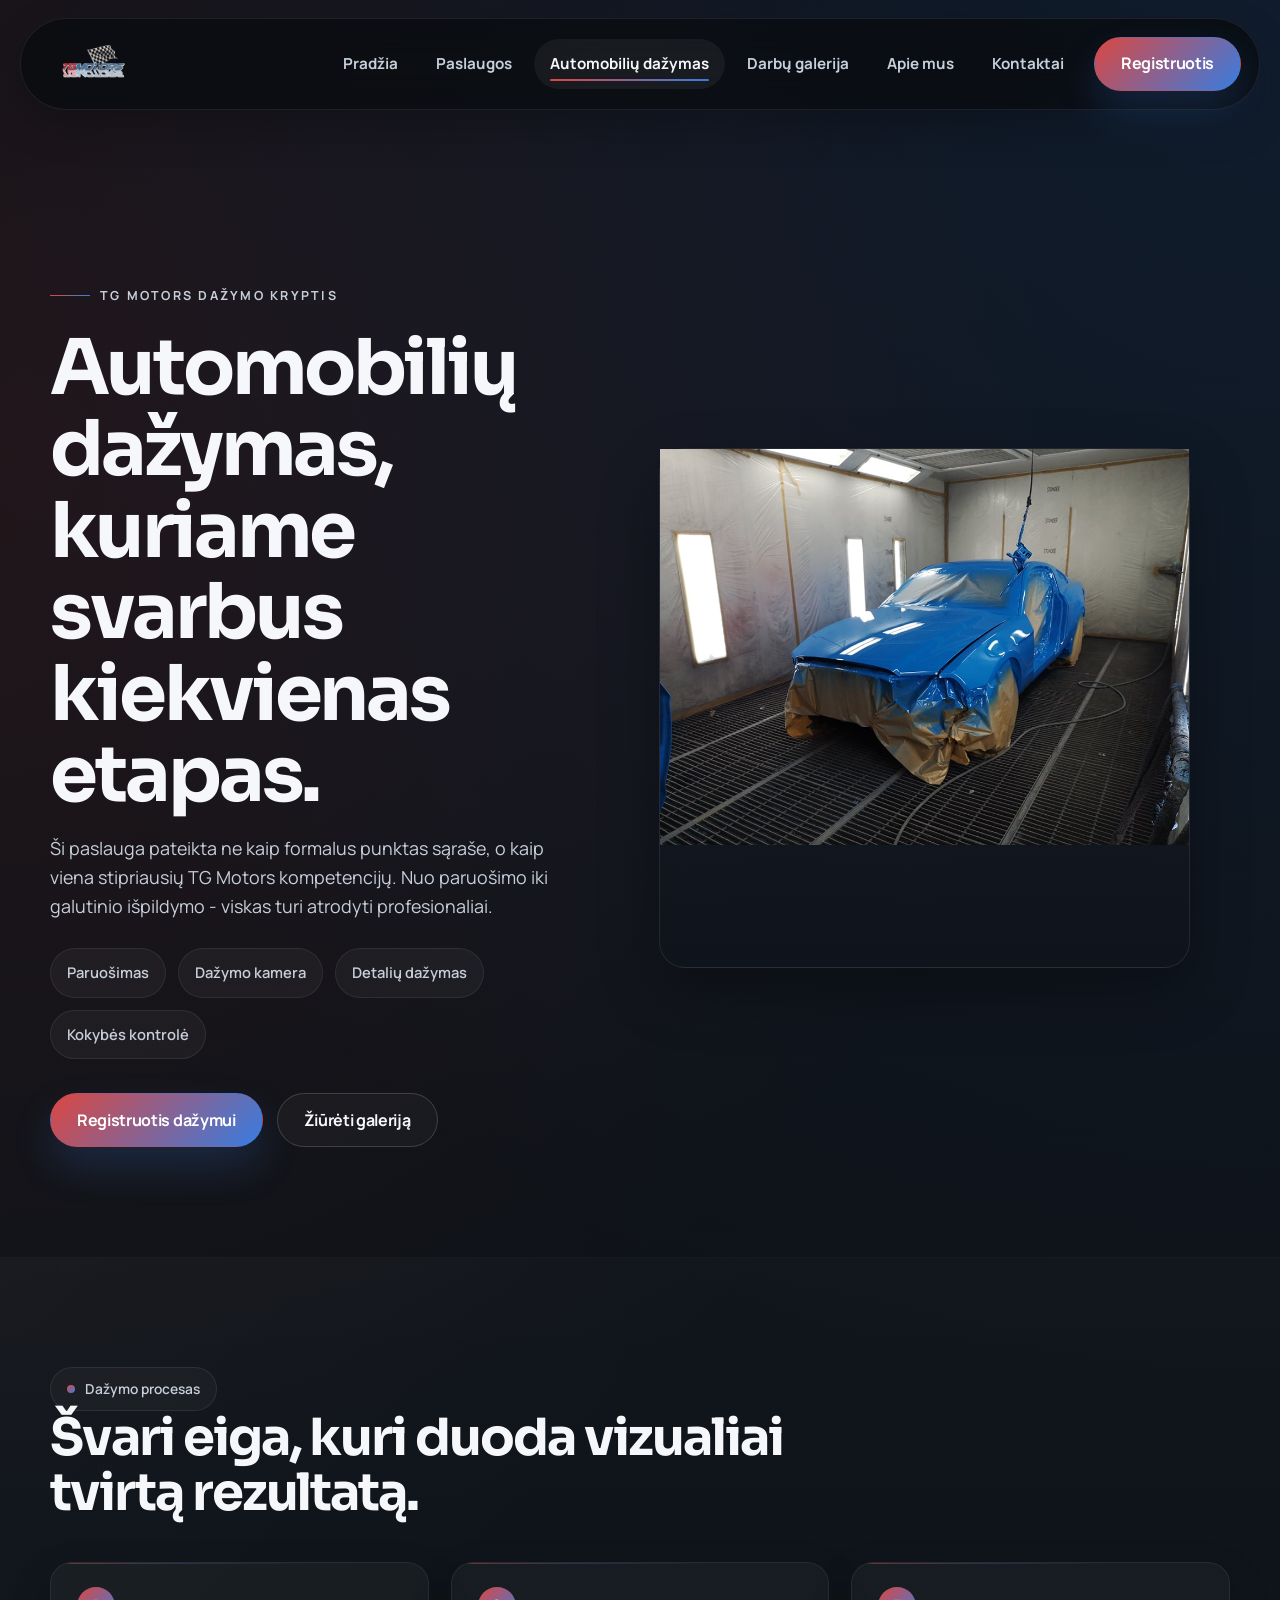
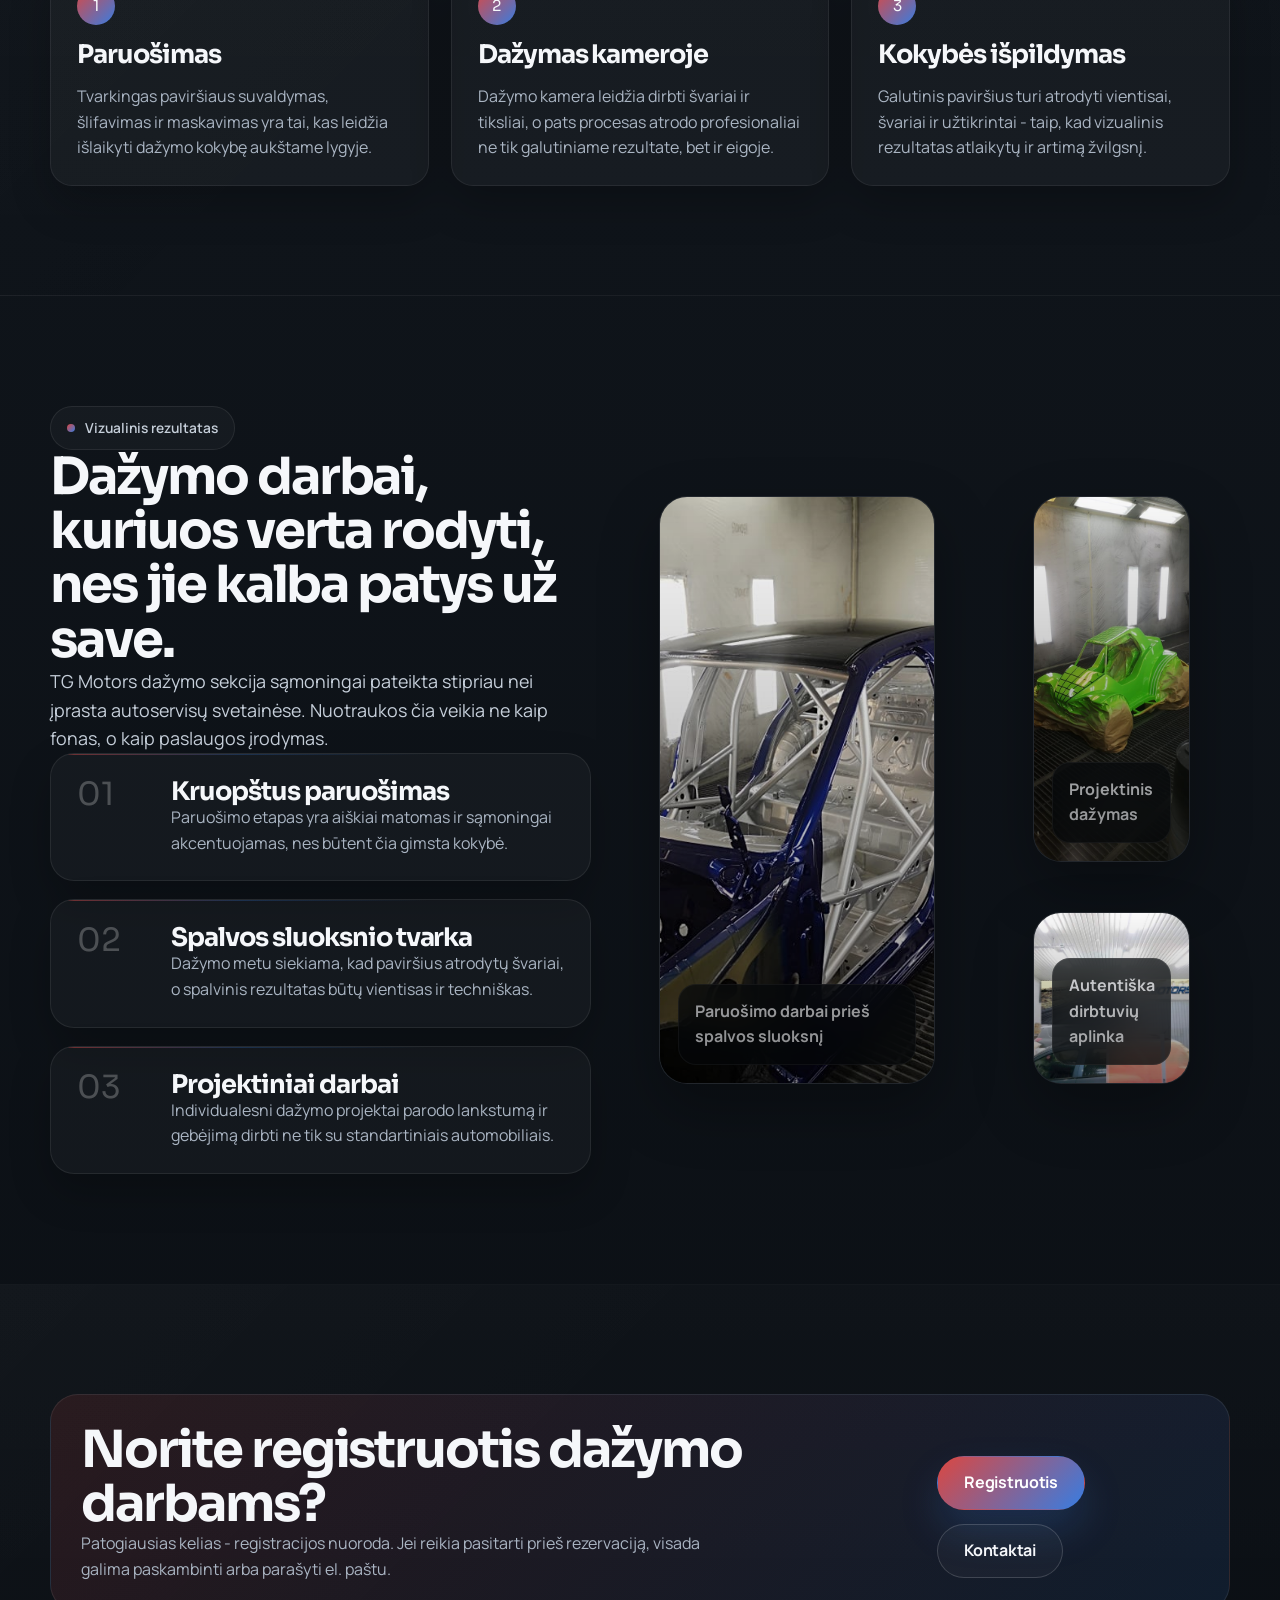
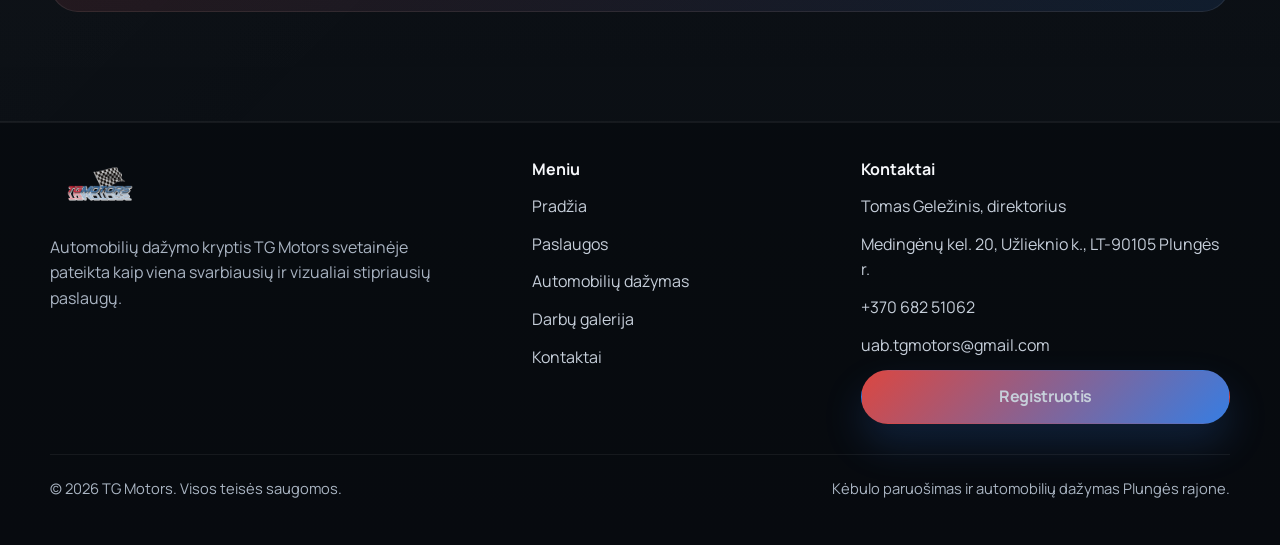
==== automobiliu-dazymas.html @ 913ff046 "Add files via upload" ====
<!doctype html>
<html lang="lt">
  <head>
    <meta charset="utf-8">
    <meta name="viewport" content="width=device-width, initial-scale=1">
    <title>Automobilių dažymas | TG Motors</title>
    <meta
      name="description"
      content="TG Motors automobilių dažymas: paruošimas, dažymo kamera, detalių dažymas ir kokybiškas galutinis išpildymas. Puslapis skirtas stipriai dažymo krypčiai pristatyti."
    >
    <meta name="theme-color" content="#0b0f14">
    <link rel="preconnect" href="https://fonts.googleapis.com">
    <link rel="preconnect" href="https://fonts.gstatic.com" crossorigin>
    <link
      href="https://fonts.googleapis.com/css2?family=Manrope:wght@400;500;600;700;800&family=Sora:wght@400;500;600;700;800&display=swap"
      rel="stylesheet"
    >
    <link rel="canonical" href="https://www.tgmotors.lt/automobiliu-dazymas.html">
    <link rel="icon" href="assets/icons/favicon.svg" type="image/svg+xml">
    <link rel="apple-touch-icon" href="images/web/logo-transparent.png">
    <meta property="og:locale" content="lt_LT">
    <meta property="og:type" content="website">
    <meta property="og:site_name" content="TG Motors">
    <meta property="og:title" content="Automobilių dažymas | TG Motors">
    <meta
      property="og:description"
      content="Atskira TG Motors dažymo kryptis: kruopštus paruošimas, dažymo kamera ir profesionalus rezultato išpildymas."
    >
    <meta property="og:url" content="https://www.tgmotors.lt/automobiliu-dazymas.html">
    <meta property="og:image" content="https://www.tgmotors.lt/images/118652655_808938176510190_2243467091985668302_n.jpg">
    <meta name="twitter:card" content="summary_large_image">
    <meta name="twitter:title" content="Automobilių dažymas | TG Motors">
    <meta
      name="twitter:description"
      content="Paruošimas, dažymas ir kokybiškas galutinis išpildymas - taip pristatoma TG Motors dažymo kryptis."
    >
    <meta name="twitter:image" content="https://www.tgmotors.lt/images/118652655_808938176510190_2243467091985668302_n.jpg">
    <link rel="stylesheet" href="assets/css/styles.css">
    <script type="application/ld+json">
      {
        "@context": "https://schema.org",
        "@graph": [
          {
            "@type": "AutoRepair",
            "@id": "https://www.tgmotors.lt/#business",
            "name": "TG Motors",
            "url": "https://www.tgmotors.lt/",
            "telephone": "+37068251062",
            "email": "uab.tgmotors@gmail.com"
          },
          {
            "@type": "WebPage",
            "url": "https://www.tgmotors.lt/automobiliu-dazymas.html",
            "name": "Automobilių dažymas | TG Motors",
            "about": {
              "@id": "https://www.tgmotors.lt/#business"
            }
          }
        ]
      }
    </script>
    <script src="assets/js/main.js" defer></script>
  </head>
  <body data-page="paint">
    <a class="skip-link" href="#turinys">Praleisti ir eiti prie turinio</a>
    <header class="site-header">
      <div class="container-wide">
        <div class="header-shell">
          <a class="brand" href="index.html" aria-label="TG Motors pradžia">
            <img src="images/web/logo-transparent.png" alt="TG Motors logotipas" width="500" height="300">
          </a>
          <button class="menu-toggle" type="button" aria-expanded="false" aria-controls="site-nav">
            <span></span>
            <span></span>
          </button>
          <div class="site-nav" id="site-nav">
            <nav class="site-nav__links" aria-label="Pagrindinė navigacija">
              <a href="index.html" data-page-link="home">Pradžia</a>
              <a href="paslaugos.html" data-page-link="services">Paslaugos</a>
              <a href="automobiliu-dazymas.html" data-page-link="paint">Automobilių dažymas</a>
              <a href="galerija.html" data-page-link="gallery">Darbų galerija</a>
              <a href="index.html#apie" data-page-link="about">Apie mus</a>
              <a href="kontaktai.html" data-page-link="contact">Kontaktai</a>
            </nav>
            <a class="button button--primary" href="./registracija.html">Registruotis</a>
          </div>
        </div>
      </div>
    </header>

    <main id="turinys">
      <section class="section">
        <div class="container page-hero">
          <div class="page-hero__copy" data-reveal>
            <p class="kicker">TG Motors dažymo kryptis</p>
            <h1>Automobilių dažymas, kuriame svarbus kiekvienas etapas.</h1>
            <p class="lead">
              Ši paslauga pateikta ne kaip formalus punktas sąraše, o kaip viena stipriausių TG Motors kompetencijų. Nuo paruošimo iki galutinio išpildymo - viskas turi atrodyti profesionaliai.
            </p>
            <ul class="chip-list">
              <li>Paruošimas</li>
              <li>Dažymo kamera</li>
              <li>Detalių dažymas</li>
              <li>Kokybės kontrolė</li>
            </ul>
            <div class="hero-actions">
              <a class="button button--primary" href="./registracija.html">Registruotis dažymui</a>
              <a class="button button--secondary" href="galerija.html">Žiūrėti galeriją</a>
            </div>
          </div>
          <figure class="panel page-hero__media" data-reveal>
            <img
              src="images/118652655_808938176510190_2243467091985668302_n.jpg"
              alt="Ryškiai mėlynas automobilis TG Motors dažymo kameroje"
              width="960"
              height="720"
              loading="eager"
              decoding="async"
            >
          </figure>
        </div>
      </section>

      <section class="section section--contrast">
        <div class="container">
          <div class="section-head">
            <div>
              <span class="eyebrow-badge">Dažymo procesas</span>
              <h2>Švari eiga, kuri duoda vizualiai tvirtą rezultatą.</h2>
            </div>
          </div>
          <div class="grid-3">
            <article class="surface-card process-card" data-reveal>
              <div class="process-card__step">1</div>
              <h3>Paruošimas</h3>
              <p>Tvarkingas paviršiaus suvaldymas, šlifavimas ir maskavimas yra tai, kas leidžia išlaikyti dažymo kokybę aukštame lygyje.</p>
            </article>
            <article class="surface-card process-card" data-reveal>
              <div class="process-card__step">2</div>
              <h3>Dažymas kameroje</h3>
              <p>Dažymo kamera leidžia dirbti švariai ir tiksliai, o pats procesas atrodo profesionaliai ne tik galutiniame rezultate, bet ir eigoje.</p>
            </article>
            <article class="surface-card process-card" data-reveal>
              <div class="process-card__step">3</div>
              <h3>Kokybės išpildymas</h3>
              <p>Galutinis paviršius turi atrodyti vientisai, švariai ir užtikrintai - taip, kad vizualinis rezultatas atlaikytų ir artimą žvilgsnį.</p>
            </article>
          </div>
        </div>
      </section>

      <section class="section">
        <div class="container paint-layout">
          <div data-reveal>
            <span class="eyebrow-badge">Vizualinis rezultatas</span>
            <h2>Dažymo darbai, kuriuos verta rodyti, nes jie kalba patys už save.</h2>
            <p class="lead">
              TG Motors dažymo sekcija sąmoningai pateikta stipriau nei įprasta autoservisų svetainėse. Nuotraukos čia veikia ne kaip fonas, o kaip paslaugos įrodymas.
            </p>
            <div class="timeline">
              <article class="timeline__item surface-card">
                <div class="timeline__index">01</div>
                <div>
                  <h3>Kruopštus paruošimas</h3>
                  <p>Paruošimo etapas yra aiškiai matomas ir sąmoningai akcentuojamas, nes būtent čia gimsta kokybė.</p>
                </div>
              </article>
              <article class="timeline__item surface-card">
                <div class="timeline__index">02</div>
                <div>
                  <h3>Spalvos sluoksnio tvarka</h3>
                  <p>Dažymo metu siekiama, kad paviršius atrodytų švariai, o spalvinis rezultatas būtų vientisas ir techniškas.</p>
                </div>
              </article>
              <article class="timeline__item surface-card">
                <div class="timeline__index">03</div>
                <div>
                  <h3>Projektiniai darbai</h3>
                  <p>Individualesni dažymo projektai parodo lankstumą ir gebėjimą dirbti ne tik su standartiniais automobiliais.</p>
                </div>
              </article>
            </div>
          </div>

          <div class="image-collage" data-reveal>
            <div class="image-collage__main">
              <figure class="image-card">
                <img src="images/118651853_861858467676010_12891140651486483_n.jpg" alt="Kėbulo paruošimo etapas prieš dažymą" width="960" height="720" loading="lazy" decoding="async">
                <figcaption class="image-card__label">Paruošimo darbai prieš spalvos sluoksnį</figcaption>
              </figure>
            </div>
            <div class="image-collage__side">
              <figure class="image-card">
                <img src="images/118617708_317316702942188_1042977037023364598_n.jpg" alt="Ryškiai žalias projektinis dažymo darbas" width="480" height="960" loading="lazy" decoding="async">
                <figcaption class="image-card__label">Projektinis dažymas</figcaption>
              </figure>
              <figure class="image-card">
                <img src="images/FB_IMG_1645038631017.jpg" alt="TG Motors vidaus erdvė su prekės ženklo vizualika" width="1080" height="810" loading="lazy" decoding="async">
                <figcaption class="image-card__label">Autentiška dirbtuvių aplinka</figcaption>
              </figure>
            </div>
          </div>
        </div>
      </section>

      <section class="section section--contrast">
        <div class="container">
          <div class="cta-strip" data-reveal>
            <div>
              <h2>Norite registruotis dažymo darbams?</h2>
              <p>Patogiausias kelias - registracijos nuoroda. Jei reikia pasitarti prieš rezervaciją, visada galima paskambinti arba parašyti el. paštu.</p>
            </div>
            <div class="contact-actions">
              <a class="button button--primary" href="./registracija.html">Registruotis</a>
              <a class="button button--secondary" href="kontaktai.html">Kontaktai</a>
            </div>
          </div>
        </div>
      </section>
    </main>

    <footer class="footer">
      <div class="container">
        <div class="footer-grid">
          <div class="footer-brand">
            <a href="index.html" aria-label="TG Motors pradžia">
              <img src="images/web/logo-transparent.png" alt="TG Motors logotipas" width="500" height="300">
            </a>
            <p>Automobilių dažymo kryptis TG Motors svetainėje pateikta kaip viena svarbiausių ir vizualiai stipriausių paslaugų.</p>
          </div>
          <nav class="footer-nav" aria-label="Footer meniu">
            <strong>Meniu</strong>
            <a href="index.html">Pradžia</a>
            <a href="paslaugos.html">Paslaugos</a>
            <a href="automobiliu-dazymas.html">Automobilių dažymas</a>
            <a href="galerija.html">Darbų galerija</a>
            <a href="kontaktai.html">Kontaktai</a>
          </nav>
          <div class="footer-contact">
            <strong>Kontaktai</strong>
            <span>Tomas Geležinis, direktorius</span>
            <span>Medingėnų kel. 20, Užlieknio k., LT-90105 Plungės r.</span>
            <a href="tel:+37068251062">+370 682 51062</a>
            <a href="mailto:uab.tgmotors@gmail.com">uab.tgmotors@gmail.com</a>
            <a class="button button--primary" href="./registracija.html">Registruotis</a>
          </div>
        </div>
        <div class="footer-meta">
          <span>&copy; <span class="js-year">2026</span> TG Motors. Visos teisės saugomos.</span>
          <span>Kėbulo paruošimas ir automobilių dažymas Plungės rajone.</span>
        </div>
      </div>
    </footer>

    <div class="mobile-actions" aria-label="Greiti veiksmai">
      <a class="button button--secondary" href="tel:+37068251062">Skambinti</a>
      <a class="button button--primary" href="./registracija.html">Registruotis</a>
    </div>
  </body>
</html>
---- assets/css/styles.css ----
:root {
  --bg: #0b0f14;
  --bg-soft: #11161d;
  --surface: rgba(19, 24, 31, 0.94);
  --surface-strong: #171d25;
  --surface-muted: #1d242d;
  --line: rgba(255, 255, 255, 0.08);
  --line-strong: rgba(255, 255, 255, 0.16);
  --text: #f5f7fa;
  --muted: #aab5c3;
  --muted-strong: #c6cfda;
  --blue: #377de2;
  --blue-soft: rgba(55, 125, 226, 0.18);
  --red: #db4741;
  --red-soft: rgba(219, 71, 65, 0.18);
  --shadow-xl: 0 38px 90px rgba(0, 0, 0, 0.42);
  --shadow-lg: 0 24px 60px rgba(0, 0, 0, 0.3);
  --shadow-md: 0 18px 40px rgba(0, 0, 0, 0.22);
  --radius-xl: 34px;
  --radius-lg: 26px;
  --radius-md: 20px;
  --radius-sm: 14px;
  --container: min(1180px, calc(100% - 40px));
  --container-wide: min(1280px, calc(100% - 40px));
  --header-height: 92px;
  --transition: 220ms ease;
}

*,
*::before,
*::after {
  box-sizing: border-box;
}

html {
  scroll-behavior: smooth;
}

body {
  margin: 0;
  font-family: "Manrope", "Segoe UI", sans-serif;
  background:
    radial-gradient(circle at top right, rgba(55, 125, 226, 0.12), transparent 36%),
    radial-gradient(circle at left 12%, rgba(219, 71, 65, 0.1), transparent 30%),
    linear-gradient(180deg, #0b0f14 0%, #0f141a 48%, #0a0e13 100%);
  color: var(--text);
  line-height: 1.6;
  min-height: 100vh;
}

body::before {
  content: "";
  position: fixed;
  inset: 0;
  pointer-events: none;
  background:
    linear-gradient(90deg, transparent 0, transparent calc(100% - 1px), rgba(255, 255, 255, 0.03) calc(100% - 1px)),
    linear-gradient(0deg, transparent 0, transparent calc(100% - 1px), rgba(255, 255, 255, 0.02) calc(100% - 1px));
  background-size: 120px 120px;
  mask-image: linear-gradient(180deg, rgba(0, 0, 0, 0.2), transparent 90%);
  opacity: 0.55;
  z-index: -1;
}

img {
  display: block;
  max-width: 100%;
}

a {
  color: inherit;
  text-decoration: none;
}

button,
input,
textarea,
select {
  font: inherit;
}

button {
  cursor: pointer;
}

main {
  overflow: clip;
}

.container,
.container-wide {
  width: var(--container);
  margin: 0 auto;
}

.container-wide {
  width: var(--container-wide);
}

.section {
  padding: 110px 0;
}

.section--tight {
  padding: 84px 0;
}

.section--contrast {
  position: relative;
}

.section--contrast::before {
  content: "";
  position: absolute;
  inset: 0;
  background:
    linear-gradient(135deg, rgba(255, 255, 255, 0.015), transparent 45%),
    linear-gradient(180deg, rgba(255, 255, 255, 0.015), rgba(255, 255, 255, 0));
  border-top: 1px solid rgba(255, 255, 255, 0.03);
  border-bottom: 1px solid rgba(255, 255, 255, 0.03);
  pointer-events: none;
}

.section > .container,
.section > .container-wide {
  position: relative;
  z-index: 1;
}

.kicker {
  display: inline-flex;
  align-items: center;
  gap: 10px;
  margin: 0 0 22px;
  color: var(--muted-strong);
  letter-spacing: 0.18em;
  text-transform: uppercase;
  font-size: 0.78rem;
  font-weight: 700;
}

.kicker::before {
  content: "";
  width: 40px;
  height: 1px;
  background: linear-gradient(90deg, var(--red), var(--blue));
}

h1,
h2,
h3,
h4 {
  margin: 0;
  font-family: "Sora", "Segoe UI", sans-serif;
  line-height: 1.06;
  letter-spacing: -0.04em;
}

h1 {
  font-size: clamp(3rem, 6vw, 5.35rem);
}

h2 {
  font-size: clamp(2.15rem, 4vw, 3.55rem);
}

h3 {
  font-size: clamp(1.3rem, 2vw, 1.7rem);
}

p {
  margin: 0;
  color: var(--muted);
}

.lead {
  font-size: 1.12rem;
  color: var(--muted-strong);
}

.section-head {
  display: flex;
  align-items: end;
  justify-content: space-between;
  gap: 28px;
  margin-bottom: 42px;
}

.section-head > div {
  max-width: 740px;
}

.section-head p {
  margin-top: 18px;
}

.eyebrow-badge,
.micro-badge {
  display: inline-flex;
  align-items: center;
  gap: 10px;
  padding: 10px 16px;
  border: 1px solid var(--line);
  border-radius: 999px;
  background: rgba(255, 255, 255, 0.03);
  color: var(--muted-strong);
  font-size: 0.86rem;
  font-weight: 600;
}

.eyebrow-badge::before,
.micro-badge::before {
  content: "";
  width: 8px;
  height: 8px;
  border-radius: 50%;
  background: linear-gradient(135deg, var(--red), var(--blue));
}

.button {
  display: inline-flex;
  align-items: center;
  justify-content: center;
  gap: 12px;
  min-height: 54px;
  padding: 0 26px;
  border-radius: 999px;
  border: 1px solid transparent;
  font-weight: 700;
  letter-spacing: -0.02em;
  transition: transform var(--transition), border-color var(--transition), background-color var(--transition), box-shadow var(--transition), color var(--transition);
}

.button:hover,
.button:focus-visible {
  transform: translateY(-2px);
}

.button--primary {
  background: linear-gradient(135deg, var(--red), var(--blue));
  color: #fff;
  box-shadow: 0 20px 40px rgba(55, 125, 226, 0.2);
}

.button--primary:hover,
.button--primary:focus-visible {
  box-shadow: 0 28px 48px rgba(55, 125, 226, 0.26);
}

.button--secondary {
  border-color: rgba(255, 255, 255, 0.16);
  background: rgba(255, 255, 255, 0.03);
  color: var(--text);
}

.button--ghost {
  border-color: rgba(255, 255, 255, 0.12);
  color: var(--muted-strong);
  background: transparent;
}

.button--block {
  width: 100%;
}

.link-arrow {
  display: inline-flex;
  align-items: center;
  gap: 10px;
  color: var(--muted-strong);
  font-weight: 700;
}

.link-arrow::after {
  content: "->";
}

.panel {
  background: linear-gradient(180deg, rgba(24, 30, 39, 0.96), rgba(16, 21, 28, 0.96));
  border: 1px solid var(--line);
  border-radius: var(--radius-lg);
  box-shadow: var(--shadow-lg);
}

.panel--soft {
  background: linear-gradient(180deg, rgba(18, 23, 30, 0.9), rgba(14, 18, 24, 0.9));
}

.surface-card {
  position: relative;
  padding: 30px;
  border-radius: var(--radius-md);
  background: linear-gradient(180deg, rgba(25, 31, 39, 0.95), rgba(15, 20, 26, 0.96));
  border: 1px solid var(--line);
  box-shadow: var(--shadow-md);
  overflow: hidden;
}

.surface-card::before {
  content: "";
  position: absolute;
  inset: 0 auto auto 0;
  width: 100%;
  height: 1px;
  background: linear-gradient(90deg, rgba(219, 71, 65, 0.5), rgba(55, 125, 226, 0.25), transparent 70%);
}

.surface-card p + p {
  margin-top: 12px;
}

.site-header {
  position: sticky;
  top: 0;
  z-index: 50;
  padding: 18px 0;
  transition: padding var(--transition);
}

.site-header.is-scrolled {
  padding: 10px 0;
}

.header-shell {
  position: relative;
  display: flex;
  align-items: center;
  justify-content: space-between;
  gap: 24px;
  min-height: var(--header-height);
  padding: 0 18px 0 24px;
  border-radius: 999px;
  background: rgba(9, 12, 16, 0.78);
  border: 1px solid rgba(255, 255, 255, 0.08);
  backdrop-filter: blur(18px);
  box-shadow: 0 16px 40px rgba(0, 0, 0, 0.22);
}

.brand {
  flex: 0 0 auto;
}

.brand img {
  width: auto;
  height: 58px;
}

.site-nav {
  display: flex;
  align-items: center;
  gap: 14px;
  margin-left: auto;
}

.site-nav__links {
  display: flex;
  align-items: center;
  gap: 6px;
}

.site-nav__links a {
  position: relative;
  padding: 13px 16px;
  border-radius: 999px;
  color: var(--muted-strong);
  font-size: 0.95rem;
  font-weight: 700;
  transition: background-color var(--transition), color var(--transition);
}

.site-nav__links a:hover,
.site-nav__links a:focus-visible,
.site-nav__links a.is-active {
  background: rgba(255, 255, 255, 0.05);
  color: var(--text);
}

.site-nav__links a.is-active::after {
  content: "";
  position: absolute;
  left: 16px;
  right: 16px;
  bottom: 8px;
  height: 2px;
  border-radius: 999px;
  background: linear-gradient(90deg, var(--red), var(--blue));
}

.menu-toggle {
  display: none;
  align-items: center;
  justify-content: center;
  flex-direction: column;
  gap: 4px;
  width: 50px;
  height: 50px;
  border: 1px solid var(--line);
  border-radius: 50%;
  background: rgba(255, 255, 255, 0.04);
  color: var(--text);
}

.menu-toggle span {
  display: block;
  width: 18px;
  height: 2px;
  background: currentColor;
  border-radius: 999px;
  transition: transform var(--transition), opacity var(--transition);
}

.hero {
  padding: 28px 0 40px;
}

.hero--home {
  padding: 8px 0 56px;
}

.hero-cinematic {
  position: relative;
  width: 100vw;
  margin-left: calc(50% - 50vw);
  min-height: clamp(720px, 94svh, 980px);
  overflow: hidden;
  background: #06090d;
}

.hero-cinematic::before {
  content: "";
  position: absolute;
  inset: 0;
  background:
    linear-gradient(90deg, rgba(3, 5, 8, 0.84) 0%, rgba(3, 5, 8, 0.58) 36%, rgba(3, 5, 8, 0.2) 68%, rgba(3, 5, 8, 0.42) 100%),
    linear-gradient(180deg, rgba(5, 8, 12, 0.18) 0%, rgba(5, 8, 12, 0.46) 64%, rgba(5, 8, 12, 0.88) 100%);
  z-index: 1;
}

.hero-cinematic::after {
  content: "";
  position: absolute;
  inset: auto 0 0;
  height: 160px;
  background: linear-gradient(180deg, transparent, rgba(6, 10, 14, 0.72));
  z-index: 1;
}

.hero-cinematic__image {
  position: absolute;
  inset: 0;
  width: 100%;
  height: 100%;
  object-fit: cover;
  object-position: center 60%;
}

.hero-cinematic__inner {
  position: relative;
  z-index: 2;
  width: var(--container-wide);
  min-height: inherit;
  margin: 0 auto;
  display: flex;
  flex-direction: column;
  justify-content: flex-end;
  padding: clamp(120px, 17vh, 190px) 20px 136px;
}

.hero-cinematic__content {
  max-width: 780px;
}

.hero-cinematic__content h1 {
  max-width: 10.5ch;
  text-shadow: 0 18px 40px rgba(0, 0, 0, 0.34);
}

.hero-cinematic__content .hero-copy {
  max-width: 650px;
  color: #edf2f8;
  text-shadow: 0 14px 32px rgba(0, 0, 0, 0.28);
}

.hero-cinematic__content .kicker,
.hero-cinematic__content .hero-badges li {
  color: #eef3f8;
}

.hero-cinematic__content .button--secondary {
  background: rgba(255, 255, 255, 0.08);
  border-color: rgba(255, 255, 255, 0.18);
}

.hero-cinematic__details {
  display: grid;
  grid-template-columns: repeat(3, minmax(0, 1fr));
  gap: 18px;
  width: min(1060px, 100%);
  margin-top: 42px;
}

.hero-cinematic .metric-card {
  padding: 20px 22px;
  border-radius: 24px;
  background: rgba(8, 12, 18, 0.7);
  border: 1px solid rgba(255, 255, 255, 0.1);
  backdrop-filter: blur(18px);
  box-shadow: 0 28px 60px rgba(0, 0, 0, 0.2);
}

.hero-cinematic .hero-badges li {
  background: rgba(8, 12, 18, 0.46);
  border-color: rgba(255, 255, 255, 0.11);
  backdrop-filter: blur(10px);
}

.hero-meta-strip {
  position: relative;
  z-index: 3;
  margin-top: -82px;
}

.hero-grid {
  display: grid;
  grid-template-columns: minmax(0, 1.08fr) minmax(0, 0.92fr);
  gap: 42px;
  align-items: center;
}

.hero-copy {
  max-width: 620px;
  margin-top: 24px;
  font-size: 1.14rem;
  color: var(--muted-strong);
}

.hero-actions {
  display: flex;
  flex-wrap: wrap;
  gap: 14px;
  margin-top: 34px;
}

.hero-badges,
.meta-list,
.chip-list {
  display: flex;
  flex-wrap: wrap;
  gap: 12px;
  padding: 0;
  margin: 28px 0 0;
  list-style: none;
}

.hero-badges li,
.meta-list li,
.chip-list li {
  display: inline-flex;
  align-items: center;
  padding: 12px 16px;
  border-radius: 999px;
  border: 1px solid rgba(255, 255, 255, 0.08);
  background: rgba(255, 255, 255, 0.04);
  color: var(--muted-strong);
  font-size: 0.92rem;
  font-weight: 600;
}

.hero-stage {
  position: relative;
  padding: 16px;
  min-height: 640px;
  overflow: hidden;
}

.hero-stage::after {
  content: "";
  position: absolute;
  inset: 16px;
  border-radius: 28px;
  border: 1px solid rgba(255, 255, 255, 0.1);
  pointer-events: none;
}

.hero-stage__media {
  position: relative;
  height: 100%;
  min-height: 608px;
  overflow: hidden;
  border-radius: 28px;
}

.hero-stage__media::after {
  content: "";
  position: absolute;
  inset: 0;
  background:
    linear-gradient(180deg, rgba(4, 8, 12, 0.08), rgba(4, 8, 12, 0.68)),
    linear-gradient(90deg, rgba(4, 8, 12, 0.05), rgba(4, 8, 12, 0.12));
}

.hero-stage__media img {
  width: 100%;
  height: 100%;
  object-fit: cover;
  object-position: center center;
}

.hero-stage__caption {
  position: absolute;
  left: 34px;
  right: 34px;
  bottom: 34px;
  display: grid;
  grid-template-columns: repeat(2, minmax(0, 1fr));
  gap: 14px;
}

.metric-card {
  padding: 18px 20px;
  border-radius: 22px;
  background: rgba(8, 12, 18, 0.72);
  border: 1px solid rgba(255, 255, 255, 0.08);
  backdrop-filter: blur(14px);
}

.metric-card span {
  display: block;
  color: var(--muted);
  font-size: 0.82rem;
  text-transform: uppercase;
  letter-spacing: 0.12em;
  margin-bottom: 8px;
}

.metric-card strong {
  display: block;
  font-family: "Sora", "Segoe UI", sans-serif;
  font-size: 1.05rem;
  line-height: 1.3;
}

.hero-trust {
  display: grid;
  grid-template-columns: repeat(4, minmax(0, 1fr));
  gap: 18px;
  margin-top: 0;
  padding: 22px;
  border-radius: 32px;
  box-shadow: var(--shadow-xl);
}

.hero-trust__item {
  min-height: 100%;
  padding: 22px 24px;
  border-radius: 24px;
  background: rgba(255, 255, 255, 0.025);
  border: 1px solid rgba(255, 255, 255, 0.06);
  backdrop-filter: blur(10px);
}

.hero-trust__item strong {
  display: block;
  margin-bottom: 8px;
  font-size: 1rem;
}

.grid-4,
.grid-3,
.grid-2 {
  display: grid;
  gap: 22px;
}

.grid-4 {
  grid-template-columns: repeat(4, minmax(0, 1fr));
}

.grid-3 {
  grid-template-columns: repeat(3, minmax(0, 1fr));
}

.grid-2 {
  grid-template-columns: repeat(2, minmax(0, 1fr));
}

.trust-card {
  min-height: 260px;
}

.card-number {
  display: inline-flex;
  align-items: center;
  justify-content: center;
  width: 44px;
  height: 44px;
  border-radius: 14px;
  background: linear-gradient(135deg, var(--red-soft), var(--blue-soft));
  border: 1px solid rgba(255, 255, 255, 0.08);
  font-family: "Sora", "Segoe UI", sans-serif;
  font-size: 0.95rem;
  color: var(--text);
  margin-bottom: 28px;
}

.trust-card h3,
.service-card h3,
.process-card h3,
.detail-card h3,
.contact-card h3 {
  margin-bottom: 16px;
}

.service-grid {
  display: grid;
  grid-template-columns: repeat(2, minmax(0, 1fr));
  gap: 22px;
}

.service-card {
  min-height: 310px;
}

.service-card--highlight {
  background:
    linear-gradient(155deg, rgba(219, 71, 65, 0.12), transparent 40%),
    linear-gradient(180deg, rgba(25, 31, 39, 0.95), rgba(14, 20, 27, 0.97));
}

.list-inline {
  display: flex;
  flex-wrap: wrap;
  gap: 10px;
  margin: 22px 0 0;
  padding: 0;
  list-style: none;
}

.list-inline li {
  padding: 10px 14px;
  border-radius: 999px;
  background: rgba(255, 255, 255, 0.04);
  border: 1px solid rgba(255, 255, 255, 0.07);
  color: var(--muted-strong);
  font-size: 0.9rem;
}

.paint-layout,
.about-layout,
.contact-layout,
.booking-panel,
.page-hero {
  display: grid;
  gap: 28px;
  align-items: center;
}

.paint-layout,
.contact-layout,
.page-hero {
  grid-template-columns: minmax(0, 0.94fr) minmax(0, 1.06fr);
}

.about-layout,
.booking-panel {
  grid-template-columns: minmax(0, 1.02fr) minmax(0, 0.98fr);
}

.process-stack {
  display: grid;
  gap: 18px;
  margin-top: 30px;
}

.process-card {
  padding: 24px 26px;
  border-radius: 22px;
  background: rgba(255, 255, 255, 0.035);
  border: 1px solid rgba(255, 255, 255, 0.07);
}

.process-card__step {
  display: inline-flex;
  align-items: center;
  justify-content: center;
  width: 38px;
  height: 38px;
  margin-bottom: 16px;
  border-radius: 50%;
  background: linear-gradient(135deg, var(--red), var(--blue));
  font-family: "Sora", "Segoe UI", sans-serif;
  font-size: 0.95rem;
}

.image-collage {
  display: grid;
  grid-template-columns: minmax(0, 1.2fr) minmax(0, 0.8fr);
  gap: 18px;
  min-height: 620px;
}

.image-collage__main,
.image-collage__side {
  display: grid;
  gap: 18px;
}

.image-card {
  position: relative;
  overflow: hidden;
  border-radius: 28px;
  border: 1px solid rgba(255, 255, 255, 0.08);
  background: #0f141a;
  box-shadow: var(--shadow-lg);
}

.image-card img {
  width: 100%;
  height: 100%;
  object-fit: cover;
}

.image-card::after {
  content: "";
  position: absolute;
  inset: 0;
  background: linear-gradient(180deg, rgba(0, 0, 0, 0.02), rgba(0, 0, 0, 0.44));
  pointer-events: none;
}

.image-card__label {
  position: absolute;
  left: 18px;
  right: 18px;
  bottom: 18px;
  padding: 14px 16px;
  border-radius: 18px;
  background: rgba(8, 12, 16, 0.7);
  border: 1px solid rgba(255, 255, 255, 0.08);
  backdrop-filter: blur(16px);
  font-weight: 700;
}

.gallery-grid {
  display: grid;
  grid-template-columns: repeat(12, minmax(0, 1fr));
  grid-auto-rows: 92px;
  gap: 18px;
}

.gallery-card,
.gallery-note {
  position: relative;
  overflow: hidden;
  padding: 0;
  border: 0;
  border-radius: 26px;
  background: transparent;
  color: inherit;
}

.gallery-card {
  border: 1px solid rgba(255, 255, 255, 0.08);
  box-shadow: var(--shadow-md);
}

.gallery-card img {
  width: 100%;
  height: 100%;
  object-fit: cover;
  transition: transform 420ms ease;
}

.gallery-card:hover img,
.gallery-card:focus-visible img {
  transform: scale(1.04);
}

.gallery-card::after {
  content: "";
  position: absolute;
  inset: 0;
  background: linear-gradient(180deg, transparent 15%, rgba(2, 6, 10, 0.68));
}

.gallery-card__meta {
  position: absolute;
  left: 18px;
  right: 18px;
  bottom: 18px;
  z-index: 1;
}

.gallery-card__meta span {
  display: inline-block;
  padding: 6px 10px;
  margin-bottom: 10px;
  border-radius: 999px;
  background: rgba(255, 255, 255, 0.12);
  font-size: 0.76rem;
  font-weight: 700;
  letter-spacing: 0.12em;
  text-transform: uppercase;
}

.gallery-card__meta strong {
  display: block;
  font-size: 1.08rem;
  line-height: 1.35;
}

.gallery-card--wide {
  grid-column: span 6;
  grid-row: span 4;
}

.gallery-card--medium {
  grid-column: span 3;
  grid-row: span 4;
}

.gallery-card--tall {
  grid-column: span 3;
  grid-row: span 5;
}

.gallery-note {
  grid-column: span 3;
  grid-row: span 4;
  padding: 24px;
  background: linear-gradient(180deg, rgba(17, 22, 29, 0.98), rgba(13, 17, 23, 0.98));
  border: 1px solid rgba(255, 255, 255, 0.08);
}

.gallery-note p {
  margin-top: 14px;
}

.about-aside {
  display: grid;
  gap: 18px;
}

.director-card {
  display: flex;
  justify-content: space-between;
  gap: 20px;
  align-items: end;
}

.director-card__title span {
  display: block;
  color: var(--muted);
  font-size: 0.86rem;
  text-transform: uppercase;
  letter-spacing: 0.16em;
  margin-bottom: 8px;
}

.quote-card {
  padding: 26px 30px;
}

.quote-card strong {
  display: block;
  margin-bottom: 10px;
  font-size: 1rem;
}

.booking-panel {
  padding: 36px;
  border-radius: var(--radius-xl);
  background:
    radial-gradient(circle at top left, rgba(219, 71, 65, 0.2), transparent 30%),
    radial-gradient(circle at bottom right, rgba(55, 125, 226, 0.14), transparent 34%),
    linear-gradient(135deg, #151b22 0%, #0d1218 54%, #0b0f14 100%);
  border: 1px solid rgba(255, 255, 255, 0.08);
  box-shadow: var(--shadow-xl);
  overflow: hidden;
}

.booking-panel__content p {
  margin-top: 18px;
  max-width: 580px;
}

.booking-panel__steps {
  display: grid;
  gap: 16px;
}

.booking-step {
  display: grid;
  grid-template-columns: auto minmax(0, 1fr);
  gap: 16px;
  padding: 18px 20px;
  border-radius: 22px;
  background: rgba(255, 255, 255, 0.04);
  border: 1px solid rgba(255, 255, 255, 0.08);
}

.booking-step__index {
  display: inline-flex;
  align-items: center;
  justify-content: center;
  width: 42px;
  height: 42px;
  border-radius: 14px;
  background: linear-gradient(135deg, var(--red), var(--blue));
  font-family: "Sora", "Segoe UI", sans-serif;
  font-size: 0.92rem;
}

.booking-step strong,
.detail-card strong,
.contact-card strong,
.stat-card strong {
  display: block;
  color: var(--text);
}

.booking-step p {
  margin-top: 6px;
}

.booking-panel__actions {
  display: flex;
  flex-wrap: wrap;
  gap: 14px;
  margin-top: 22px;
}

.contact-layout {
  align-items: start;
}

.contact-cards {
  display: grid;
  grid-template-columns: repeat(2, minmax(0, 1fr));
  gap: 18px;
  margin-top: 30px;
}

.contact-card p {
  margin-top: 10px;
}

.contact-actions {
  display: flex;
  flex-wrap: wrap;
  gap: 14px;
  margin-top: 28px;
}

.map-card {
  overflow: hidden;
  padding: 0;
}

.map-card iframe {
  display: block;
  width: 100%;
  min-height: 420px;
  border: 0;
  filter: grayscale(1) contrast(1.1);
}

.map-card__footer {
  padding: 22px 24px 26px;
}

.footer {
  padding: 34px 0 44px;
  border-top: 1px solid rgba(255, 255, 255, 0.06);
  background: rgba(5, 8, 12, 0.46);
}

.footer-grid {
  display: grid;
  grid-template-columns: minmax(0, 1.05fr) minmax(0, 0.7fr) minmax(0, 0.85fr);
  gap: 26px;
  align-items: start;
}

.footer-brand img {
  height: 60px;
  width: auto;
}

.footer-brand p {
  max-width: 420px;
  margin-top: 18px;
}

.footer-nav,
.footer-contact {
  display: grid;
  gap: 12px;
}

.footer-nav a,
.footer-contact a,
.footer-contact span {
  color: var(--muted-strong);
}

.footer-meta {
  display: flex;
  justify-content: space-between;
  gap: 18px;
  padding-top: 22px;
  margin-top: 30px;
  border-top: 1px solid rgba(255, 255, 255, 0.06);
  color: var(--muted);
  font-size: 0.92rem;
}

body.registration-page {
  background: #05070a;
  padding-bottom: 0;
}

body.registration-page::before {
  opacity: 0.2;
}

.registration-header__shell {
  background: rgba(7, 10, 14, 0.66);
  border-color: rgba(255, 255, 255, 0.1);
}

.registration-header__actions {
  display: flex;
  flex-wrap: wrap;
  gap: 12px;
  align-items: center;
}

.registration-main {
  min-height: 100svh;
}

.registration-scene {
  position: relative;
  width: 100vw;
  min-height: 100svh;
  margin-left: calc(50% - 50vw);
  overflow: hidden;
  background:
    radial-gradient(circle at 18% 18%, rgba(219, 71, 65, 0.18), transparent 26%),
    radial-gradient(circle at 80% 82%, rgba(55, 125, 226, 0.16), transparent 30%),
    linear-gradient(180deg, #06090d 0%, #090d12 56%, #04070a 100%);
}

.registration-scene::before {
  content: "";
  position: absolute;
  inset: 0;
  z-index: 1;
  background:
    linear-gradient(95deg, rgba(3, 5, 8, 0.9) 0%, rgba(3, 5, 8, 0.66) 38%, rgba(3, 5, 8, 0.44) 60%, rgba(3, 5, 8, 0.82) 100%),
    linear-gradient(180deg, rgba(2, 4, 7, 0.28) 0%, rgba(2, 4, 7, 0.46) 58%, rgba(2, 4, 7, 0.9) 100%);
}

.registration-scene::after {
  content: "";
  position: absolute;
  inset: auto 0 0;
  height: 180px;
  z-index: 1;
  background: linear-gradient(180deg, transparent, rgba(3, 6, 9, 0.84));
}

.registration-scene__video {
  position: absolute;
  inset: 0;
  width: 100%;
  height: 100%;
  object-fit: cover;
  object-position: center center;
  opacity: 0.7;
}

.registration-layout {
  position: relative;
  z-index: 2;
  width: var(--container-wide);
  min-height: 100svh;
  margin: 0 auto;
  display: grid;
  grid-template-columns: minmax(0, 0.8fr) minmax(0, 0.92fr);
  align-items: center;
  gap: 54px;
  padding: 146px 20px 72px;
}

.registration-intro {
  max-width: 620px;
}

.registration-intro h1 {
  max-width: 9ch;
  text-shadow: 0 18px 36px rgba(0, 0, 0, 0.36);
}

.registration-intro .lead {
  max-width: 560px;
  margin-top: 22px;
  color: #edf2f7;
}

.registration-intro__notes {
  display: grid;
  gap: 16px;
  margin-top: 34px;
}

.registration-note-card {
  padding: 22px 24px;
  border-radius: 24px;
  background: rgba(7, 10, 14, 0.42);
  border: 1px solid rgba(255, 255, 255, 0.08);
  backdrop-filter: blur(14px);
  box-shadow: 0 24px 50px rgba(0, 0, 0, 0.22);
}

.registration-note-card strong {
  display: block;
  margin-bottom: 8px;
}

.registration-card {
  position: relative;
  width: min(640px, 100%);
  justify-self: end;
  padding: 34px 34px 30px;
  border-radius: 32px;
  background:
    radial-gradient(circle at top left, rgba(219, 71, 65, 0.16), transparent 28%),
    radial-gradient(circle at bottom right, rgba(55, 125, 226, 0.14), transparent 30%),
    linear-gradient(180deg, rgba(18, 23, 30, 0.9), rgba(9, 13, 18, 0.95));
  border-color: rgba(255, 255, 255, 0.1);
  backdrop-filter: blur(24px);
  box-shadow: 0 38px 90px rgba(0, 0, 0, 0.42);
}

.registration-card::before {
  content: "";
  position: absolute;
  inset: 0;
  border-radius: inherit;
  padding: 1px;
  background: linear-gradient(135deg, rgba(255, 255, 255, 0.18), rgba(255, 255, 255, 0.04));
  -webkit-mask:
    linear-gradient(#fff 0 0) content-box,
    linear-gradient(#fff 0 0);
  -webkit-mask-composite: xor;
  mask-composite: exclude;
  pointer-events: none;
}

.registration-card__header {
  margin-bottom: 30px;
}

.registration-card__header h2 {
  margin-top: 18px;
  font-size: clamp(1.8rem, 3vw, 2.5rem);
}

.registration-card__header p {
  margin-top: 14px;
  color: var(--muted-strong);
}

.registration-form {
  display: grid;
  gap: 24px;
}

.service-picker {
  margin: 0;
  padding: 0;
  border: 0;
}

.service-picker legend {
  padding: 0;
  margin-bottom: 16px;
  color: var(--text);
  font-weight: 700;
}

.service-picker__grid {
  display: grid;
  grid-template-columns: repeat(3, minmax(0, 1fr));
  gap: 14px;
}

.service-option {
  position: relative;
  display: block;
}

.service-option input {
  position: absolute;
  opacity: 0;
  pointer-events: none;
}

.service-option__body {
  display: flex;
  flex-direction: column;
  justify-content: space-between;
  gap: 12px;
  min-height: 152px;
  padding: 20px 18px;
  border-radius: 24px;
  background: rgba(255, 255, 255, 0.035);
  border: 1px solid rgba(255, 255, 255, 0.08);
  transition: transform var(--transition), border-color var(--transition), background-color var(--transition), box-shadow var(--transition);
}

.service-option__body strong {
  display: block;
  font-size: 1rem;
}

.service-option__body small {
  color: var(--muted-strong);
  line-height: 1.5;
  font-size: 0.9rem;
}

.service-option:hover .service-option__body,
.service-option input:focus-visible + .service-option__body {
  transform: translateY(-2px);
  border-color: rgba(255, 255, 255, 0.16);
  background: rgba(255, 255, 255, 0.05);
}

.service-option input:checked + .service-option__body {
  background: linear-gradient(145deg, rgba(219, 71, 65, 0.18), rgba(55, 125, 226, 0.16));
  border-color: rgba(255, 255, 255, 0.18);
  box-shadow: 0 20px 40px rgba(8, 12, 18, 0.28);
  transform: translateY(-2px);
}

.form-field {
  display: grid;
  gap: 10px;
}

.form-field label {
  display: flex;
  flex-wrap: wrap;
  justify-content: space-between;
  gap: 8px 14px;
  color: var(--text);
  font-weight: 700;
}

.form-field label span {
  color: var(--muted);
  font-size: 0.86rem;
  font-weight: 600;
}

.registration-form input,
.registration-form textarea {
  width: 100%;
  border: 1px solid rgba(255, 255, 255, 0.1);
  border-radius: 18px;
  background: rgba(6, 9, 13, 0.56);
  color: #fff;
  padding: 16px 18px;
  transition: border-color var(--transition), background-color var(--transition), box-shadow var(--transition), transform var(--transition);
}

.registration-form textarea {
  min-height: 142px;
  resize: vertical;
}

.registration-form input::placeholder,
.registration-form textarea::placeholder {
  color: rgba(198, 207, 218, 0.62);
}

.registration-form input:focus,
.registration-form textarea:focus {
  outline: none;
  border-color: rgba(55, 125, 226, 0.52);
  background: rgba(8, 12, 18, 0.8);
  box-shadow: 0 0 0 4px rgba(55, 125, 226, 0.12);
}

.registration-form input.is-invalid,
.registration-form textarea.is-invalid {
  border-color: rgba(219, 71, 65, 0.82);
  box-shadow: 0 0 0 4px rgba(219, 71, 65, 0.12);
}

.registration-form__grid {
  display: grid;
  grid-template-columns: repeat(2, minmax(0, 1fr));
  gap: 16px;
}

.field-hint {
  margin-top: -10px;
  font-size: 0.92rem;
  color: var(--muted);
}

.form-error {
  min-height: 0;
  margin: 4px 0 0;
  color: #ff9c96;
  font-size: 0.92rem;
}

.form-error:empty {
  display: none;
}

.form-error.is-visible {
  display: block;
}

.registration-note {
  font-size: 0.94rem;
  color: var(--muted-strong);
}

.registration-success {
  display: grid;
  gap: 16px;
  align-content: start;
  padding: 8px 0 4px;
}

.registration-success[hidden] {
  display: none !important;
}

.registration-success__icon {
  display: grid;
  place-items: center;
  width: 64px;
  height: 64px;
  border-radius: 20px;
  background: linear-gradient(135deg, rgba(219, 71, 65, 0.9), rgba(55, 125, 226, 0.9));
  color: #fff;
  font-family: "Sora", "Segoe UI", sans-serif;
  font-size: 1.35rem;
  box-shadow: 0 18px 36px rgba(8, 12, 18, 0.26);
}

.registration-success h2 {
  font-size: clamp(1.8rem, 3vw, 2.3rem);
}

.registration-success p {
  color: var(--muted-strong);
}

.registration-success__actions,
.registration-actions {
  display: flex;
  flex-wrap: wrap;
  gap: 12px;
}

.registration-success__actions {
  margin-top: 6px;
}

.registration-actions {
  padding-top: 26px;
  margin-top: 26px;
  border-top: 1px solid rgba(255, 255, 255, 0.08);
}

.registration-actions .button {
  min-width: 0;
}

.page-hero {
  padding-top: 30px;
}

.page-hero__copy p {
  margin-top: 18px;
}

.page-hero__media {
  min-height: 520px;
}

.page-hero__media img {
  width: 100%;
  height: 100%;
  object-fit: cover;
}

.detail-grid,
.stats-grid,
.info-grid,
.faq-grid {
  display: grid;
  gap: 20px;
}

.detail-grid {
  grid-template-columns: repeat(2, minmax(0, 1fr));
}

.stats-grid,
.info-grid,
.faq-grid {
  grid-template-columns: repeat(3, minmax(0, 1fr));
}

.detail-card,
.stat-card {
  min-height: 100%;
}

.detail-list,
.plain-list {
  padding: 0;
  margin: 20px 0 0;
  list-style: none;
  display: grid;
  gap: 12px;
}

.detail-list li,
.plain-list li {
  display: flex;
  gap: 12px;
  color: var(--muted-strong);
}

.detail-list li::before,
.plain-list li::before {
  content: "";
  flex: 0 0 8px;
  width: 8px;
  height: 8px;
  margin-top: 0.7em;
  border-radius: 50%;
  background: linear-gradient(135deg, var(--red), var(--blue));
}

.timeline {
  display: grid;
  gap: 18px;
}

.timeline__item {
  display: grid;
  grid-template-columns: 76px minmax(0, 1fr);
  gap: 18px;
  padding: 24px 26px;
  border-radius: 24px;
  background: rgba(255, 255, 255, 0.03);
  border: 1px solid rgba(255, 255, 255, 0.08);
}

.timeline__index {
  font-family: "Sora", "Segoe UI", sans-serif;
  font-size: 2rem;
  line-height: 1;
  color: rgba(255, 255, 255, 0.24);
}

.cta-strip {
  display: flex;
  align-items: center;
  justify-content: space-between;
  gap: 22px;
  padding: 28px 30px;
  border-radius: 28px;
  background: linear-gradient(135deg, rgba(219, 71, 65, 0.12), rgba(55, 125, 226, 0.12));
  border: 1px solid rgba(255, 255, 255, 0.08);
}

.cta-strip p {
  max-width: 640px;
}

.lightbox {
  position: fixed;
  inset: 0;
  display: grid;
  place-items: center;
  padding: 24px;
  background: rgba(2, 4, 7, 0.9);
  backdrop-filter: blur(14px);
  opacity: 0;
  visibility: hidden;
  transition: opacity var(--transition), visibility var(--transition);
  z-index: 100;
}

.lightbox.is-open {
  opacity: 1;
  visibility: visible;
}

.lightbox__inner {
  position: relative;
  width: min(1120px, 100%);
  max-height: calc(100vh - 48px);
}

.lightbox__image {
  width: 100%;
  max-height: calc(100vh - 120px);
  object-fit: contain;
  border-radius: 24px;
  border: 1px solid rgba(255, 255, 255, 0.12);
  box-shadow: 0 30px 80px rgba(0, 0, 0, 0.5);
}

.lightbox__caption {
  margin-top: 14px;
  color: var(--muted-strong);
}

.lightbox__close {
  position: absolute;
  top: 14px;
  right: 14px;
  width: 48px;
  height: 48px;
  border-radius: 50%;
  border: 1px solid rgba(255, 255, 255, 0.14);
  background: rgba(8, 12, 16, 0.82);
  color: #fff;
}

.mobile-actions {
  display: none;
}

.skip-link {
  position: absolute;
  left: 16px;
  top: -120px;
  padding: 10px 14px;
  border-radius: 999px;
  background: #fff;
  color: #000;
  z-index: 999;
}

.skip-link:focus {
  top: 16px;
}

.sr-only {
  position: absolute;
  width: 1px;
  height: 1px;
  padding: 0;
  margin: -1px;
  overflow: hidden;
  clip: rect(0, 0, 0, 0);
  white-space: nowrap;
  border: 0;
}

body.js-enhanced [data-reveal] {
  opacity: 0;
  transform: translateY(26px);
  transition: opacity 520ms ease, transform 520ms ease;
}

body.js-enhanced [data-reveal].is-visible {
  opacity: 1;
  transform: translateY(0);
}

@media (prefers-reduced-motion: reduce) {
  html {
    scroll-behavior: auto;
  }

  *,
  *::before,
  *::after {
    animation-duration: 0.01ms !important;
    animation-iteration-count: 1 !important;
    transition-duration: 0.01ms !important;
    scroll-behavior: auto !important;
  }
}

@media (max-width: 1180px) {
  .hero-trust {
    grid-template-columns: repeat(2, minmax(0, 1fr));
  }

  .footer-grid {
    grid-template-columns: repeat(2, minmax(0, 1fr));
  }
}

@media (max-width: 1024px) {
  .hero-grid,
  .registration-layout,
  .paint-layout,
  .about-layout,
  .contact-layout,
  .booking-panel,
  .page-hero,
  .detail-grid,
  .stats-grid,
  .info-grid,
  .faq-grid,
  .service-grid,
  .grid-4,
  .grid-3,
  .grid-2 {
    grid-template-columns: 1fr;
  }

  .image-collage {
    grid-template-columns: 1fr;
    min-height: auto;
  }

  .registration-layout {
    gap: 34px;
    align-items: end;
  }

  .registration-intro,
  .registration-card {
    max-width: none;
    width: 100%;
    justify-self: stretch;
  }

  .registration-intro h1 {
    max-width: 12ch;
  }

  .service-picker__grid {
    grid-template-columns: repeat(2, minmax(0, 1fr));
  }

  .hero-cinematic {
    min-height: 760px;
  }

  .hero-cinematic__inner {
    padding-bottom: 108px;
  }

  .hero-cinematic__details {
    grid-template-columns: repeat(2, minmax(0, 1fr));
  }

  .section-head {
    flex-direction: column;
    align-items: start;
  }

  .hero-stage,
  .hero-stage__media,
  .page-hero__media {
    min-height: 520px;
  }

  .gallery-card--wide,
  .gallery-card--medium,
  .gallery-card--tall,
  .gallery-note {
    grid-column: span 6;
  }

  .gallery-card--tall {
    grid-row: span 4;
  }
}

@media (max-width: 920px) {
  body {
    padding-bottom: 86px;
  }

  .site-header {
    padding-top: 12px;
  }

  .header-shell {
    min-height: 78px;
    padding-inline: 18px;
  }

  .brand img {
    height: 50px;
  }

  .registration-page {
    padding-bottom: 0;
  }

  .registration-header__actions {
    gap: 10px;
  }

  body.js-enhanced .menu-toggle {
    display: inline-flex;
  }

  .site-nav {
    display: grid;
    gap: 12px;
    width: 100%;
    margin-left: 0;
    padding-top: 14px;
  }

  body.js-enhanced .site-nav {
    position: absolute;
    left: 0;
    right: 0;
    top: calc(100% + 12px);
    padding: 18px;
    border-radius: 28px;
    background: rgba(9, 12, 16, 0.98);
    border: 1px solid rgba(255, 255, 255, 0.08);
    box-shadow: var(--shadow-lg);
    opacity: 0;
    visibility: hidden;
    transform: translateY(-10px);
    transition: opacity var(--transition), visibility var(--transition), transform var(--transition);
  }

  body.js-enhanced .site-nav.is-open {
    opacity: 1;
    visibility: visible;
    transform: translateY(0);
  }

  .site-nav__links {
    flex-wrap: wrap;
  }

  body.js-enhanced .site-nav__links {
    flex-direction: column;
    align-items: stretch;
  }

  body.js-enhanced .site-nav__links a {
    padding: 14px 16px;
  }

  .hero {
    padding-top: 20px;
  }

  .registration-layout {
    min-height: auto;
    padding: 126px 20px 48px;
  }

  .registration-scene {
    min-height: auto;
  }

  .registration-card {
    padding: 28px 26px 24px;
  }

  .hero--home {
    padding: 4px 0 34px;
  }

  .hero-cinematic {
    min-height: 680px;
  }

  .hero-cinematic__inner {
    padding: 110px 20px 64px;
  }

  .hero-cinematic__content h1 {
    max-width: 12ch;
  }

  .hero-cinematic__details {
    grid-template-columns: 1fr;
    width: 100%;
  }

  .hero-meta-strip {
    margin-top: 18px;
  }

  .hero-stage__caption {
    grid-template-columns: 1fr;
  }

  .contact-cards {
    grid-template-columns: 1fr;
  }

  .footer-grid,
  .footer-meta {
    grid-template-columns: 1fr;
    display: grid;
  }

  .mobile-actions {
    position: fixed;
    left: 14px;
    right: 14px;
    bottom: 14px;
    z-index: 60;
    display: grid;
    grid-template-columns: repeat(2, minmax(0, 1fr));
    gap: 12px;
    padding: 10px;
    border-radius: 20px;
    background: rgba(7, 10, 14, 0.9);
    border: 1px solid rgba(255, 255, 255, 0.08);
    box-shadow: 0 26px 60px rgba(0, 0, 0, 0.4);
    backdrop-filter: blur(16px);
  }

  .mobile-actions .button {
    min-height: 50px;
    padding-inline: 14px;
    font-size: 0.92rem;
  }
}

@media (max-width: 720px) {
  :root {
    --container: min(100% - 28px, 100%);
    --container-wide: min(100% - 28px, 100%);
  }

  .section,
  .section--tight {
    padding: 78px 0;
  }

  .hero--home {
    padding: 0 0 30px;
  }

  .registration-layout {
    padding: 112px 14px 34px;
  }

  .registration-header__shell {
    gap: 16px;
    padding: 14px 16px;
    border-radius: 28px;
  }

  .registration-header__actions {
    width: 100%;
  }

  .registration-header__actions .button {
    flex: 1 1 0;
    min-width: 0;
    padding-inline: 14px;
  }

  .registration-intro h1 {
    max-width: none;
  }

  .registration-card {
    padding: 24px 20px 22px;
    border-radius: 26px;
  }

  .service-picker__grid,
  .registration-form__grid {
    grid-template-columns: 1fr;
  }

  .registration-actions,
  .registration-success__actions {
    flex-direction: column;
  }

  .registration-actions .button,
  .registration-success__actions .button {
    width: 100%;
  }

  h1 {
    font-size: clamp(2.4rem, 12vw, 4rem);
  }

  h2 {
    font-size: clamp(1.9rem, 10vw, 3rem);
  }

  .hero-cinematic {
    min-height: 620px;
  }

  .hero-cinematic__image {
    object-position: 68% 56%;
  }

  .hero-cinematic__inner {
    padding: 102px 14px 40px;
  }

  .hero-cinematic__content h1,
  .hero-cinematic__content .hero-copy {
    max-width: none;
  }

  .hero-trust {
    grid-template-columns: 1fr;
    padding: 16px;
    border-radius: 24px;
  }

  .hero-copy,
  .lead {
    font-size: 1rem;
  }

  .hero-actions,
  .contact-actions,
  .booking-panel__actions {
    flex-direction: column;
  }

  .hero-actions .button,
  .contact-actions .button,
  .booking-panel__actions .button {
    width: 100%;
  }

  .hero-stage,
  .hero-stage__media,
  .page-hero__media {
    min-height: 420px;
  }

  .surface-card,
  .booking-panel,
  .cta-strip {
    padding: 24px;
  }

  .timeline__item {
    grid-template-columns: 1fr;
  }

  .gallery-grid {
    grid-template-columns: repeat(6, minmax(0, 1fr));
    grid-auto-rows: 86px;
  }

  .gallery-card--wide,
  .gallery-card--medium,
  .gallery-card--tall,
  .gallery-note {
    grid-column: span 6;
    grid-row: span 4;
  }

  .cta-strip {
    align-items: start;
    flex-direction: column;
  }
}
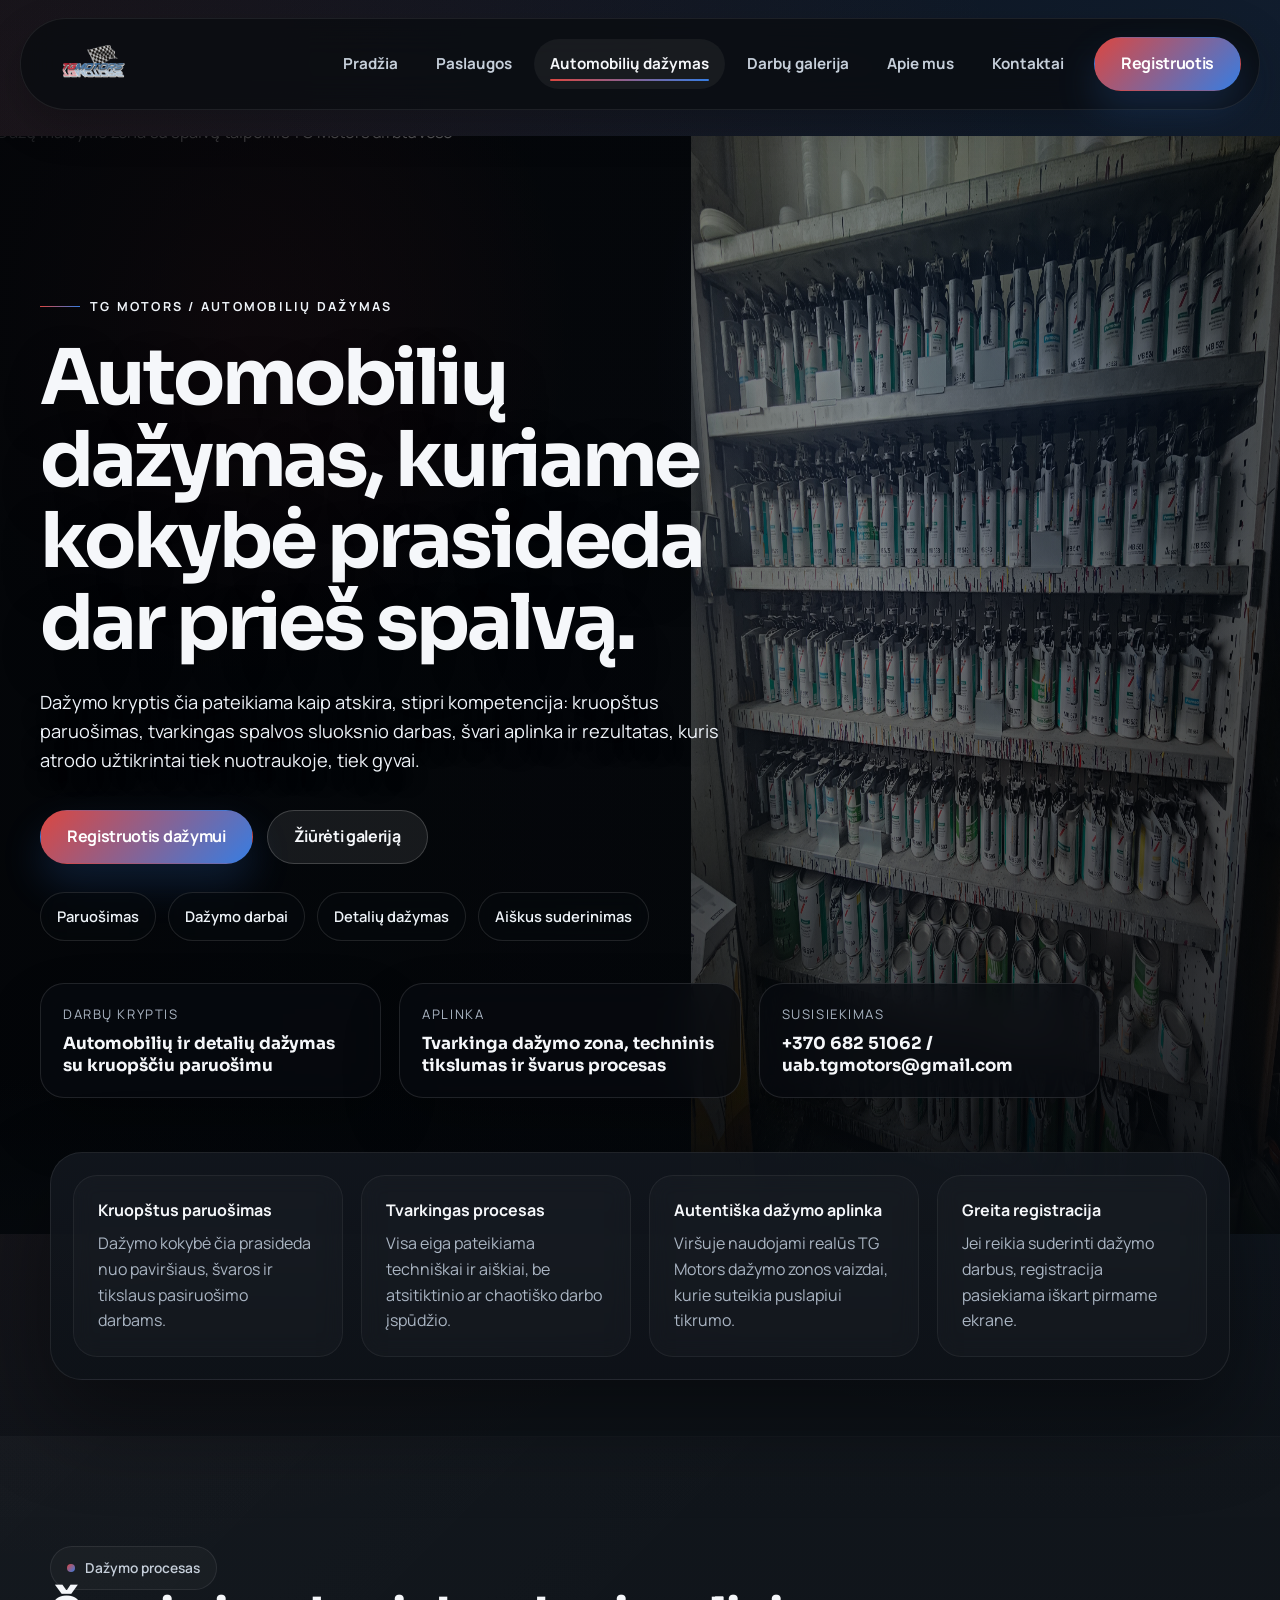
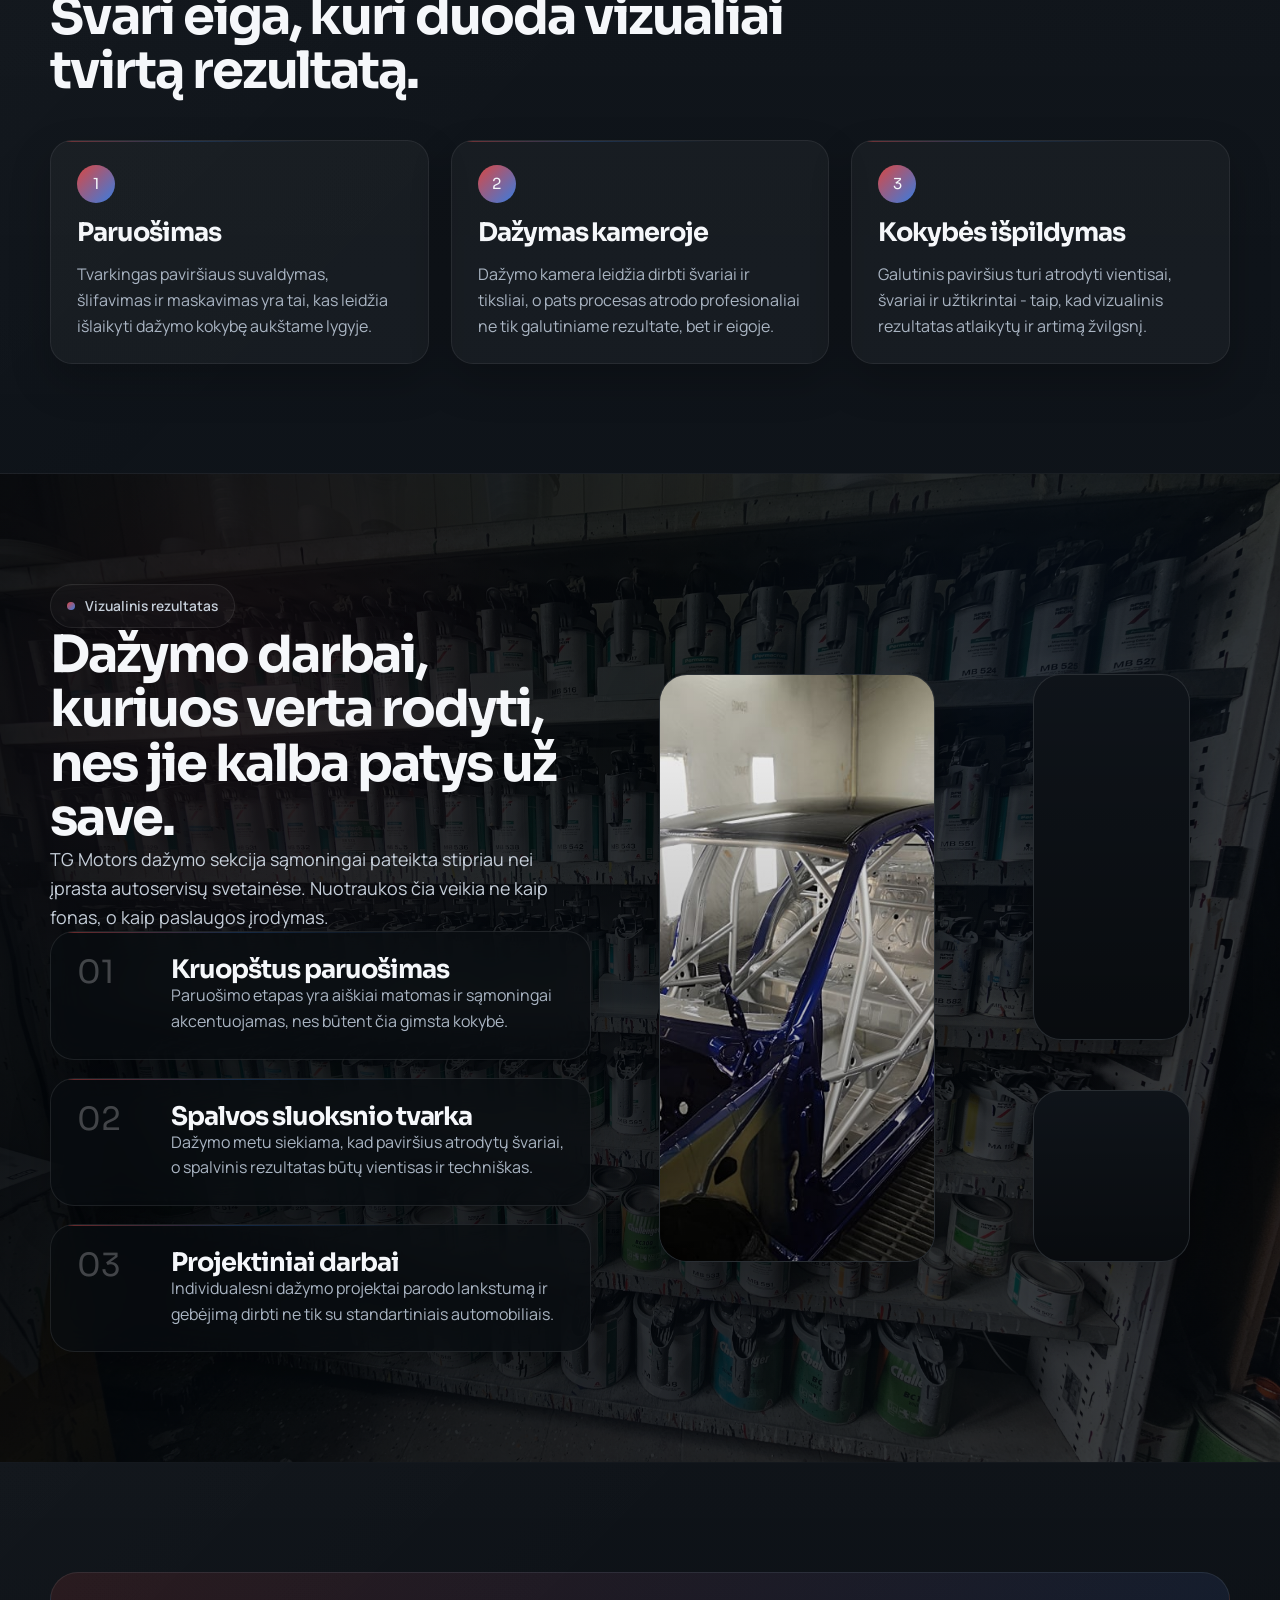
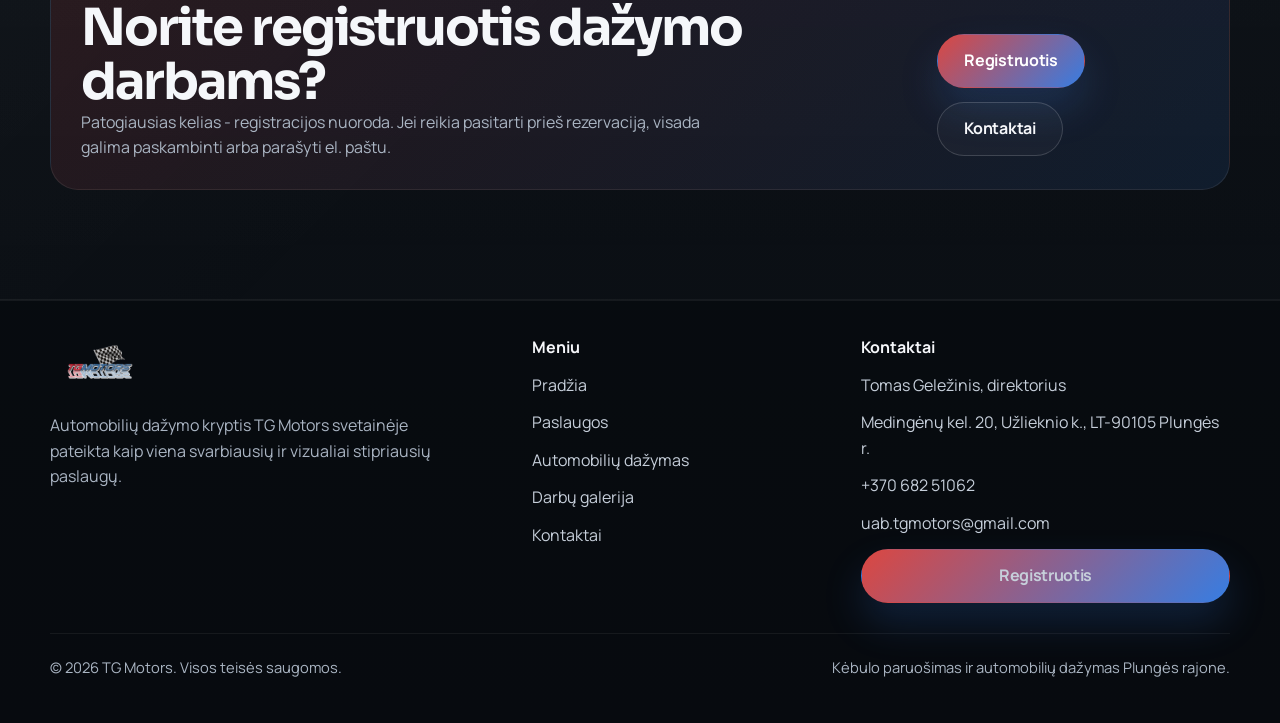
==== commit 7a166ce3: "Update automobiliu-dazymas.html" ====
--- a/automobiliu-dazymas.html
+++ b/automobiliu-dazymas.html
@@ -89,35 +89,73 @@
     </header>
 
     <main id="turinys">
-      <section class="section">
-        <div class="container page-hero">
-          <div class="page-hero__copy" data-reveal>
-            <p class="kicker">TG Motors dažymo kryptis</p>
-            <h1>Automobilių dažymas, kuriame svarbus kiekvienas etapas.</h1>
-            <p class="lead">
-              Ši paslauga pateikta ne kaip formalus punktas sąraše, o kaip viena stipriausių TG Motors kompetencijų. Nuo paruošimo iki galutinio išpildymo - viskas turi atrodyti profesionaliai.
-            </p>
-            <ul class="chip-list">
-              <li>Paruošimas</li>
-              <li>Dažymo kamera</li>
-              <li>Detalių dažymas</li>
-              <li>Kokybės kontrolė</li>
-            </ul>
-            <div class="hero-actions">
-              <a class="button button--primary" href="./registracija.html">Registruotis dažymui</a>
-              <a class="button button--secondary" href="galerija.html">Žiūrėti galeriją</a>
-            </div>
-          </div>
-          <figure class="panel page-hero__media" data-reveal>
-            <img
-              src="images/118652655_808938176510190_2243467091985668302_n.jpg"
-              alt="Ryškiai mėlynas automobilis TG Motors dažymo kameroje"
-              width="960"
-              height="720"
-              loading="eager"
-              decoding="async"
-            >
-          </figure>
+      <section class="hero hero--paint-page">
+        <div class="hero-cinematic hero-cinematic--paint">
+          <img
+            class="hero-cinematic__image"
+            src="images/du.jpg"
+            alt="Dažų maišymo zona su spalvų talpomis TG Motors dirbtuvėse"
+            width="4000"
+            height="3000"
+            fetchpriority="high"
+            decoding="async"
+          >
+          <div class="container-wide hero-cinematic__inner">
+            <div class="hero-cinematic__content" data-reveal>
+              <p class="kicker">TG Motors / Automobilių dažymas</p>
+              <h1>Automobilių dažymas, kuriame kokybė prasideda dar prieš spalvą.</h1>
+              <p class="hero-copy">
+                Dažymo kryptis čia pateikiama kaip atskira, stipri kompetencija: kruopštus paruošimas, tvarkingas spalvos sluoksnio darbas,
+                švari aplinka ir rezultatas, kuris atrodo užtikrintai tiek nuotraukoje, tiek gyvai.
+              </p>
+              <div class="hero-actions">
+                <a class="button button--primary" href="./registracija.html">Registruotis dažymui</a>
+                <a class="button button--secondary" href="galerija.html">Žiūrėti galeriją</a>
+              </div>
+              <ul class="hero-badges">
+                <li>Paruošimas</li>
+                <li>Dažymo darbai</li>
+                <li>Detalių dažymas</li>
+                <li>Aiškus suderinimas</li>
+              </ul>
+            </div>
+
+            <div class="hero-cinematic__details" data-reveal>
+              <div class="metric-card">
+                <span>Darbų kryptis</span>
+                <strong>Automobilių ir detalių dažymas su kruopščiu paruošimu</strong>
+              </div>
+              <div class="metric-card">
+                <span>Aplinka</span>
+                <strong>Tvarkinga dažymo zona, techninis tikslumas ir švarus procesas</strong>
+              </div>
+              <div class="metric-card">
+                <span>Susisiekimas</span>
+                <strong>+370 682 51062 / uab.tgmotors@gmail.com</strong>
+              </div>
+            </div>
+          </div>
+        </div>
+
+        <div class="container hero-meta-strip">
+          <div class="hero-trust panel panel--soft" data-reveal>
+            <div class="hero-trust__item">
+              <strong>Kruopštus paruošimas</strong>
+              <p>Dažymo kokybė čia prasideda nuo paviršiaus, švaros ir tikslaus pasiruošimo darbams.</p>
+            </div>
+            <div class="hero-trust__item">
+              <strong>Tvarkingas procesas</strong>
+              <p>Visa eiga pateikiama techniškai ir aiškiai, be atsitiktinio ar chaotiško darbo įspūdžio.</p>
+            </div>
+            <div class="hero-trust__item">
+              <strong>Autentiška dažymo aplinka</strong>
+              <p>Viršuje naudojami realūs TG Motors dažymo zonos vaizdai, kurie suteikia puslapiui tikrumo.</p>
+            </div>
+            <div class="hero-trust__item">
+              <strong>Greita registracija</strong>
+              <p>Jei reikia suderinti dažymo darbus, registracija pasiekiama iškart pirmame ekrane.</p>
+            </div>
+          </div>
         </div>
       </section>
 
@@ -149,7 +187,7 @@
         </div>
       </section>
 
-      <section class="section">
+      <section class="section section--paint-atmosphere">
         <div class="container paint-layout">
           <div data-reveal>
             <span class="eyebrow-badge">Vizualinis rezultatas</span>
@@ -186,17 +224,14 @@
             <div class="image-collage__main">
               <figure class="image-card">
                 <img src="images/118651853_861858467676010_12891140651486483_n.jpg" alt="Kėbulo paruošimo etapas prieš dažymą" width="960" height="720" loading="lazy" decoding="async">
-                <figcaption class="image-card__label">Paruošimo darbai prieš spalvos sluoksnį</figcaption>
               </figure>
             </div>
             <div class="image-collage__side">
               <figure class="image-card">
                 <img src="images/118617708_317316702942188_1042977037023364598_n.jpg" alt="Ryškiai žalias projektinis dažymo darbas" width="480" height="960" loading="lazy" decoding="async">
-                <figcaption class="image-card__label">Projektinis dažymas</figcaption>
               </figure>
               <figure class="image-card">
                 <img src="images/FB_IMG_1645038631017.jpg" alt="TG Motors vidaus erdvė su prekės ženklo vizualika" width="1080" height="810" loading="lazy" decoding="async">
-                <figcaption class="image-card__label">Autentiška dirbtuvių aplinka</figcaption>
               </figure>
             </div>
           </div>
--- a/assets/css/styles.css
+++ b/assets/css/styles.css
@@ -417,6 +417,10 @@
   padding: 8px 0 56px;
 }
 
+.hero--paint-page {
+  padding: 8px 0 56px;
+}
+
 .hero-cinematic {
   position: relative;
   width: 100vw;
@@ -512,6 +516,43 @@
   background: rgba(8, 12, 18, 0.46);
   border-color: rgba(255, 255, 255, 0.11);
   backdrop-filter: blur(10px);
+}
+
+.hero-cinematic--paint {
+  --paint-overlay-position: right center;
+  --paint-overlay-size: 46% 100%;
+  min-height: clamp(720px, 92svh, 940px);
+}
+
+.hero-cinematic--paint::before {
+  background:
+    linear-gradient(90deg, rgba(3, 5, 8, 0.88) 0%, rgba(3, 5, 8, 0.58) 36%, rgba(3, 5, 8, 0.24) 68%, rgba(3, 5, 8, 0.5) 100%),
+    radial-gradient(circle at 18% 18%, rgba(214, 56, 62, 0.16), transparent 25%),
+    radial-gradient(circle at 82% 20%, rgba(39, 110, 219, 0.18), transparent 29%),
+    linear-gradient(180deg, rgba(5, 8, 12, 0.18) 0%, rgba(5, 8, 12, 0.46) 64%, rgba(5, 8, 12, 0.88) 100%),
+    url("../../images/dudu.jpg") var(--paint-overlay-position) / var(--paint-overlay-size) no-repeat;
+}
+
+.hero-cinematic--paint .hero-cinematic__image {
+  object-position: center center;
+  transform: scale(1.03);
+}
+
+.hero-cinematic--paint .hero-cinematic__content h1 {
+  max-width: 12ch;
+}
+
+.hero-cinematic--paint .hero-cinematic__content .hero-copy {
+  max-width: 700px;
+}
+
+.hero-cinematic--paint .metric-card {
+  background: rgba(7, 10, 15, 0.74);
+  border-color: rgba(255, 255, 255, 0.11);
+}
+
+.hero-cinematic--paint .hero-badges li {
+  background: rgba(7, 10, 15, 0.52);
 }
 
 .hero-meta-strip {
@@ -764,6 +805,60 @@
 .about-layout,
 .booking-panel {
   grid-template-columns: minmax(0, 1.02fr) minmax(0, 0.98fr);
+}
+
+.section--paint-atmosphere {
+  position: relative;
+  overflow: hidden;
+  isolation: isolate;
+  background: linear-gradient(180deg, #06090d, #0a1015);
+}
+
+.section--paint-atmosphere::before,
+.section--paint-atmosphere::after {
+  content: "";
+  position: absolute;
+  inset: 0;
+  pointer-events: none;
+}
+
+.section--paint-atmosphere::before {
+  background:
+    linear-gradient(115deg, rgba(4, 7, 10, 0.96) 0%, rgba(6, 10, 14, 0.84) 46%, rgba(7, 10, 14, 0.94) 100%),
+    url("../../images/du.jpg") center center / cover no-repeat;
+  opacity: 0.96;
+  transform: scale(1.04);
+}
+
+.section--paint-atmosphere::after {
+  background:
+    radial-gradient(circle at 18% 22%, rgba(214, 56, 62, 0.16), transparent 26%),
+    radial-gradient(circle at 83% 18%, rgba(39, 110, 219, 0.18), transparent 30%),
+    linear-gradient(90deg, rgba(4, 6, 10, 0.78), rgba(4, 6, 10, 0.3)),
+    url("../../images/dudu.jpg") right center / cover no-repeat;
+  opacity: 0.34;
+  filter: saturate(0.92) contrast(1.05);
+}
+
+.section--paint-atmosphere > .container {
+  position: relative;
+  z-index: 1;
+}
+
+.section--paint-atmosphere .process-card,
+.section--paint-atmosphere .timeline__item {
+  background: rgba(9, 13, 17, 0.76);
+  border-color: rgba(255, 255, 255, 0.09);
+  backdrop-filter: blur(18px);
+}
+
+.section--paint-atmosphere .image-card {
+  border-color: rgba(255, 255, 255, 0.11);
+}
+
+.section--paint-atmosphere .image-card__label {
+  background: rgba(6, 10, 14, 0.78);
+  border-color: rgba(255, 255, 255, 0.09);
 }
 
 .process-stack {
@@ -1882,8 +1977,17 @@
     padding: 4px 0 34px;
   }
 
+  .hero--paint-page {
+    padding: 4px 0 34px;
+  }
+
   .hero-cinematic {
     min-height: 680px;
+  }
+
+  .hero-cinematic--paint {
+    --paint-overlay-size: 60% 100%;
+    --paint-overlay-position: 108% center;
   }
 
   .hero-cinematic__inner {
@@ -1956,6 +2060,10 @@
     padding: 0 0 30px;
   }
 
+  .hero--paint-page {
+    padding: 0 0 30px;
+  }
+
   .registration-layout {
     padding: 112px 14px 34px;
   }
@@ -2012,8 +2120,17 @@
     min-height: 620px;
   }
 
+  .hero-cinematic--paint {
+    --paint-overlay-size: 74% 100%;
+    --paint-overlay-position: 132% center;
+  }
+
   .hero-cinematic__image {
     object-position: 68% 56%;
+  }
+
+  .hero-cinematic--paint .hero-cinematic__image {
+    object-position: center center;
   }
 
   .hero-cinematic__inner {
